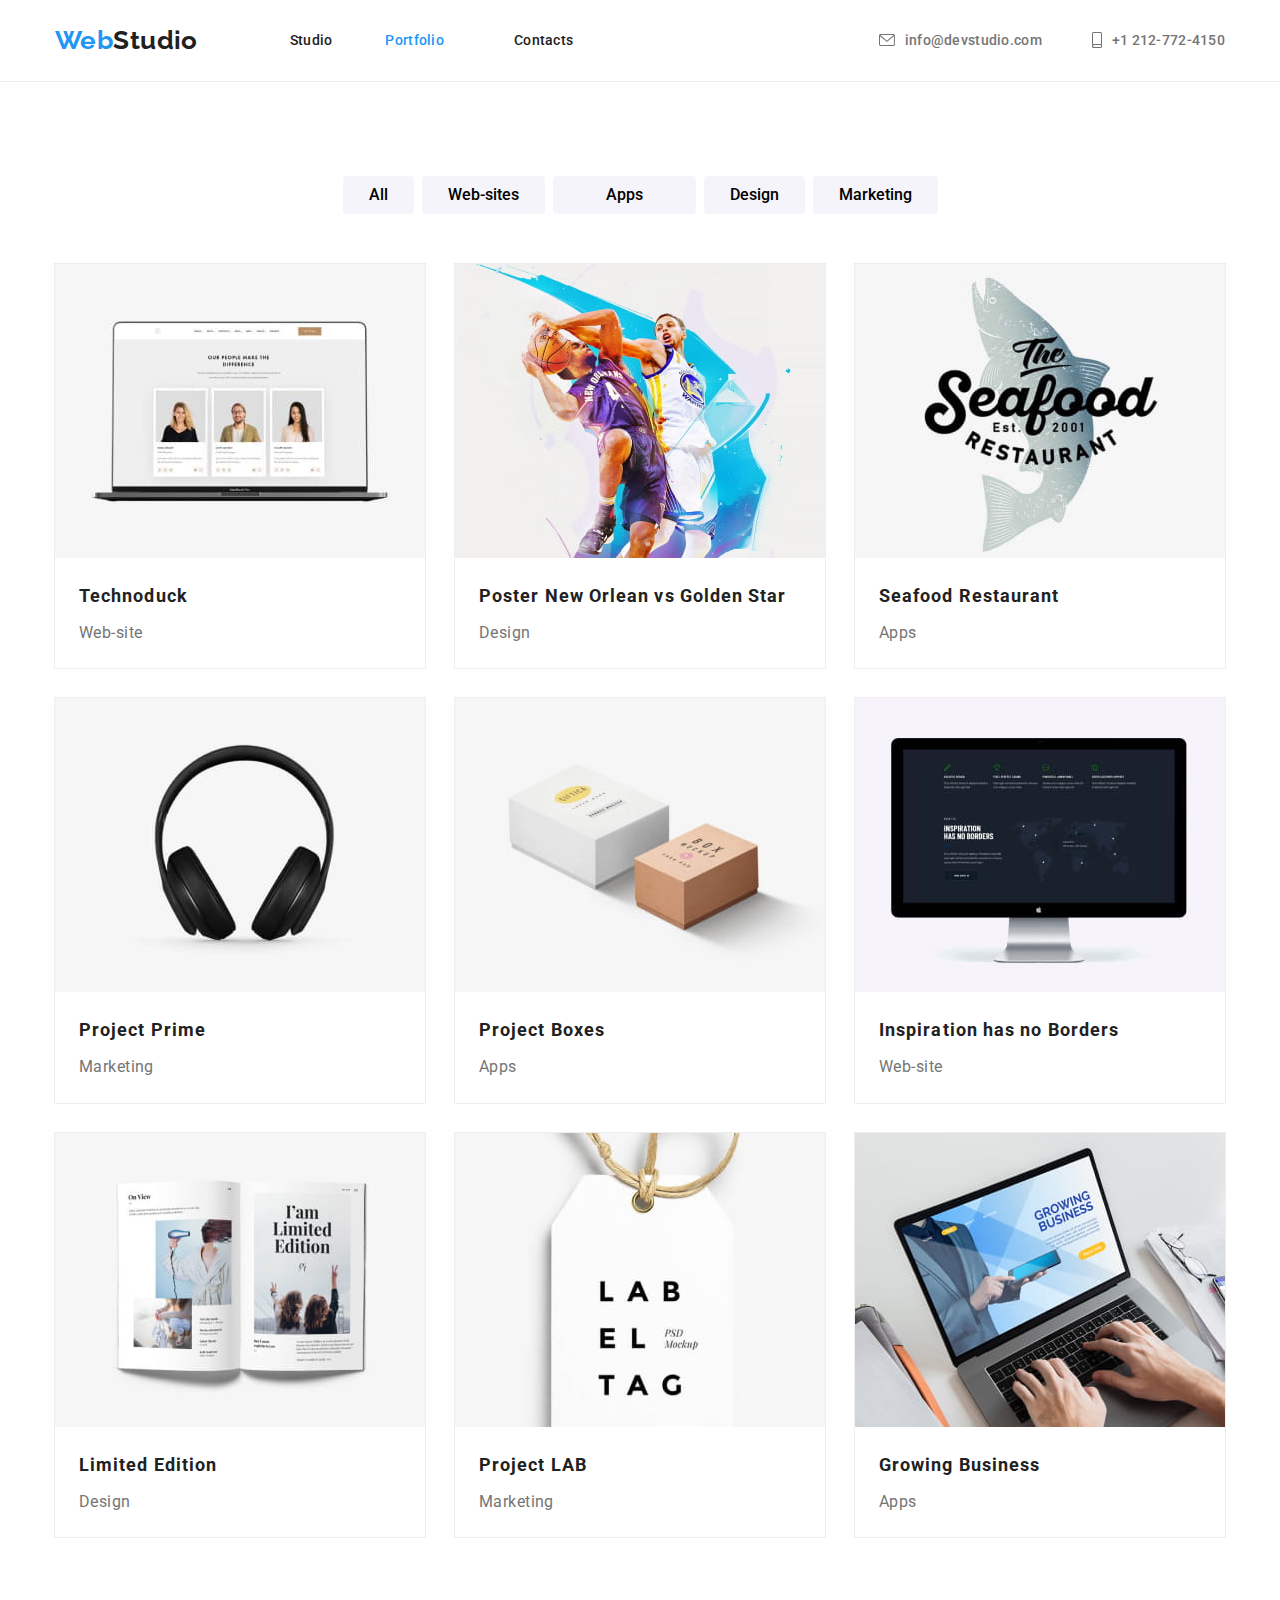
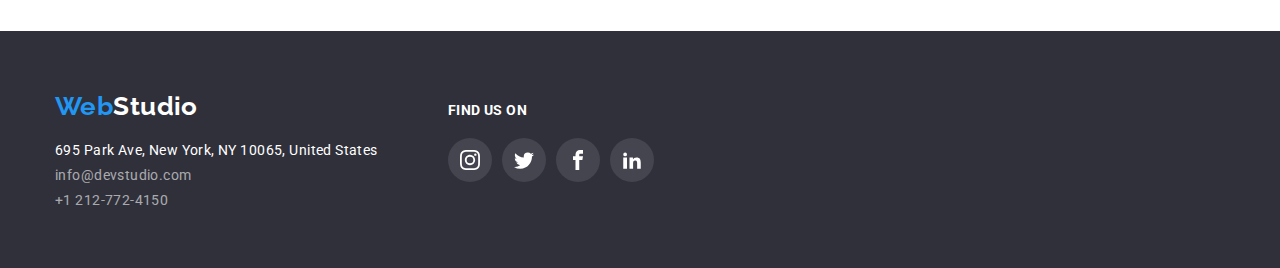
==== portfolio.html @ 2428936a "Add files via upload" ====
<!DOCTYPE html>
<html lang="en">
  <head>
    <meta charset="UTF-8" />
    <meta http-equiv="X-UA-Compatible" content="IE=edge" />
    <meta name="viewport" content="width=device-width, initial-scale=1.0" />
    <title>Portfolio</title>
    <link rel="preconnect" href="https://fonts.googleapis.com" />
    <link rel="preconnect" href="https://fonts.gstatic.com" crossorigin />
    <link href="https://fonts.googleapis.com/css2?family=Montserrat:wght@400;700&family=Raleway:wght@700&family=Roboto:wght@400;500;700;900&display=swap" rel="stylesheet"/>
    <link
      rel="stylesheet"
      href="https://cdnjs.cloudflare.com/ajax/libs/modern-normalize/1.0.0/modern-normalize.min.css"
    />
    <link rel="stylesheet" href="./css/styles.css" />
  </head>
  <body>
    <!-- Header -->
    <header class="header">
      <nav class="header-nav container">
        <a href="" class="logo"><span class="logo-span">Web</span>Studio</a>
        <ul class="header-nav-list">
          <li>
            <a href="./index.html" class="header-link">Studio</a>
          </li>
          <li>
            <a href="" class="header-link current" target="_self"
              >Portfolio</a
            >
          </li>
          <li>
            <a href="" class="header-link">Contacts</a>
          </li>
        </ul>
        <div class="header-contacts">
          <a
            href="mailto:info@devstudio.com"
            class="header-link header-contacts-mail"
          >
            <svg class="icon header-contacts-envelope">
              <use href="./images/icons.svg#icon-envelope"></use>
            </svg>
            info@devstudio.com
          </a>
          <a
            href="tel:+12127724150"
            id="test"
            class="header-link header-contacts-phone"
          >
            <svg id="test-svg" class="icon header-contacts-smartphone">
              <use href="./images/icons.svg#icon-smartphone"></use>
            </svg>
            +1 212-772-4150
          </a>
        </div>
      </nav>
    </header>

    <!-- Main content -->
    <main class="portfolio-main">
      <section class="section portfolio-main-section">
        <div class="container">
          <!-- filter -->
          <h1 class="portfolio-main-header">Projects</h1>
          <ul class="portfolio-main-filter">
            <li>
              <button type="button" class="portfolio-main-filter-btn">
                All
              </button>
            </li>
            <li>
              <button type="button" class="portfolio-main-filter-btn">
                Web-sites
              </button>
            </li>
            <li>
              <button
                type="button"
                class="portfolio-main-filter-btn potrfolio-main-filter-btn-all"
              >
                Apps
              </button>
            </li>
            <li>
              <button type="button" class="portfolio-main-filter-btn">
                Design
              </button>
            </li>
            <li>
              <button type="button" class="portfolio-main-filter-btn">
                Marketing
              </button>
            </li>
          </ul>
          <!-- projects -->
          <ul class="portfolio-main-projects-list">
            <li>
              <img
                src="images/portfolio-img-1.jpg"
                alt="laptop with three company workers on screen"
              />
              <div>
                <h2 class="portfolio-main-projects-list-title">Technoduck</h2>
                <p class="portfolio-main-projects-list-p">Web-site</p>
              </div>
            </li>
            <li>
              <img
                src="images/portfolio-img-2.jpg"
                alt="two baseball players playing baseball"
              />
              <div>
                <h2 class="portfolio-main-projects-list-title">
                  Poster New Orlean vs Golden Star
                </h2>
                <p class="portfolio-main-projects-list-p">Design</p>
              </div>
            </li>
            <li>
              <img
                src="images/portfolio-img-3.jpg"
                alt="fish with the seafood restaurant label"
              />
              <div>
                <h2 class="portfolio-main-projects-list-title">
                  Seafood Restaurant
                </h2>
                <p class="portfolio-main-projects-list-p">Apps</p>
              </div>
            </li>
            <li>
              <img
                src="images/portfolio-img-4.jpg"
                alt="black wireless headset"
              />
              <div>
                <h2 class="portfolio-main-projects-list-title">
                  Project Prime
                </h2>
                <p class="portfolio-main-projects-list-p">Marketing</p>
              </div>
            </li>
            <li>
              <img
                src="images/portfolio-img-5.jpg"
                alt="two boxes lying near each other"
              />
              <div>
                <h2 class="portfolio-main-projects-list-title">
                  Project Boxes
                </h2>
                <p class="portfolio-main-projects-list-p">Apps</p>
              </div>
            </li>
            <li>
              <img
                src="images/portfolio-img-6.jpg"
                alt="screen with world map"
              />
              <div>
                <h2 class="portfolio-main-projects-list-title">
                  Inspiration has no Borders
                </h2>
                <p class="portfolio-main-projects-list-p">Web-site</p>
              </div>
            </li>
            <li>
              <img
                src="images/portfolio-img-7.jpg"
                alt="open book with limited edition header"
              />
              <div>
                <h2 class="portfolio-main-projects-list-title">
                  Limited Edition
                </h2>
                <p class="portfolio-main-projects-list-p">Design</p>
              </div>
            </li>
            <li>
              <img
                src="images/portfolio-img-8.jpg"
                alt="tag with label tag writing"
              />
              <div>
                <h2 class="portfolio-main-projects-list-title">Project LAB</h2>
                <p class="portfolio-main-projects-list-p">Marketing</p>
              </div>
            </li>
            <li>
              <img
                src="images/portfolio-img-9.jpg"
                alt="laptop with growing business writing on screen"
              />
              <div>
                <h2 class="portfolio-main-projects-list-title">
                  Growing Business
                </h2>
                <p class="portfolio-main-projects-list-p">Apps</p>
              </div>
            </li>
          </ul>
        </div>
      </section>
    </main>

    <!-- footer -->
    <footer class="footer">
      <div class="container">
        <div class="footer-box">
          <a href="" class="logo"><span class="logo-span">Web</span>Studio</a>
          <address>
            <ul class="footer-address-list">
              <li>
                <a
                  href="https://goo.gl/maps/p9hUCcMR8sWm7efz9"
                  class="footer-address"
                  target="_blank"
                  rel="noopener noreferrer"
                >
                  695 Park Ave, New York, NY 10065, <span>United States</span>
                </a>
              </li>
              <li>
                <a href="mailto:info@devstudio.com" class="footer-contact"
                  >info@devstudio.com</a
                >
              </li>
              <li>
                <a href="tel:+12127724150" class="footer-contact"
                  >+1 212-772-4150</a
                >
              </li>
            </ul>
          </address>
        </div>
        <div class="footer-social-accounts">
          <p>Find us on</p>
          <ul class="social-accounts">
            <li>
              <a href="" aria-label="instagram link">
                <svg>
                  <use href="./images/icons.svg#icon-instagram"></use>
                </svg>
              </a>
            </li>
            <li>
              <a href="" aria-label="twitter link">
                <svg>
                  <use href="./images/icons.svg#icon-twitter"></use>
                </svg>
              </a>
            </li>
            <li>
              <a href="" aria-label="facebook link">
                <svg>
                  <use href="./images/icons.svg#icon-facebook"></use>
                </svg>
              </a>
            </li>
            <li>
              <a href="" aria-label="linkedin link">
                <svg>
                  <use href="./images/icons.svg#icon-linkedin"></use>
                </svg>
              </a>
            </li>
          </ul>
        </div>
      </div>
    </footer>
  </body>
</html>
---- css/styles.css ----
:root{
    --primary-text-color: #757575;
    --primary-header-color: #212121;
    --secondary-text-color: #FFFFFF;
    --accent-color: #2196F3;
    --background-color-1: #ECECEC;
    --background-color-2: #2F303A;
    --background-color-3: #F5F4FA;
    --background-color-4: #FFFFFF;
    --background-color-5: #E5E5E5;
    --background-color-6: #AFB1B8;
    --portfolio-border-color: #EEEEEE;
    --text-rgba-color: rgba(255, 255, 255, 0.6);
    --border-color-black: #000000;
    --border-color-grey: #AFB1B8;
}

body{
    font-family: 'Roboto', sans-serif;
    font-size: 14px;
    letter-spacing: 0.03em;
    
    color: var(--primary-text-color);
    background-color: var(--background-color-4);
}

h1,h2,h3,h4,h5,h6{
    color: var(--primary-header-color);
}

a{
    color: var(--primary-header-color);
}

a:hover,
.header-contacts-envelope:hover,
.header-contacts-smartphone:hover,
a:focus,
.header-contacts-envelope:focus,
.header-contacts-smartphone:focus{
    color: var(--accent-color);
    fill: currentColor; 
}

button{
    cursor: pointer;
}
.container{
    width: 1200px;
    margin: 0;
    margin: auto;
    padding: 0px 15px;
}

.section{
    padding-top: 94px;
    padding-bottom: 94px;
}

img{
    display: block;
}

.logo{
    font-family: 'Raleway';
    font-weight: 700;
    font-size: 26px;
    line-height: 1.19;
    text-decoration: none;
}
.logo-span{
    color: var(--accent-color);
}

/*-------- social accounts links ------------ */
.social-accounts{
    height: 44px;
    padding: 0;
    margin: 0;
    display: flex;
    gap: 10px;
}
.social-accounts li{
    padding: 0;
    margin: 0;
}

.social-accounts a{
    width: 44px;
    height: 44px;
    display: flex;
    align-items: center;
    justify-content: center;

    color: var(--primary-text-color);

    border-radius: 50%;
}

.social-accounts svg{
    width: 20px;
    height: 20px;
    margin: 0;

    fill: currentColor;
}

.social-accounts a:hover,
.social-accounts a:focus{
    color: var(--background-color-4);
    background-color: var(--accent-color);
}

.social-accounts svg:hover,
.social-accounts svg:hover{
    fill: currentColor;
}
/*===================== header ====================*/
.header{
    border-bottom: 1px solid var(--background-color-1);
}

.header .logo{
    padding: 25px 0px 25px 0px;
    margin: 0;
    margin-right: 92px;

    color: var(--primary-header-color);
}

.header-nav{
    display: flex;
    align-items: center;
}
    /*--------- navigation list ---------*/
.header-nav-list{
    list-style: none;
    margin: 0;
    padding-left: 0;
    padding-bottom: 0;
    display: flex;
    margin-right: auto;
}

.header-nav-list li:nth-child(1){
    margin-right: 53px;
}

.header-nav-list li:nth-child(2){
    margin-right: 70px;
}

.header a{
    text-decoration: none;
}

.header-link{
    font-weight: 500;
    line-height: 1.4;
    letter-spacing: 0.02em;
}
    /*----- current page navigation text color ------*/
.header .current{
    color: var(--accent-color);
}

    /*------ div with contacts -------*/
.header-contacts{
    display: inline-block;
    text-align: center;
    display: flex;
}

.header-contacts .header-link{
    display: flex;
    align-items: center;
}

.header-contacts-phone,
.header-contacts-mail{
    color: var(--primary-text-color);
}

.header-contacts-mail{
    margin-right: 50px;
}
/*-------- contacts SVG --------*/
/* svg mail */
.header-contacts-envelope{
    margin-right: 10px;
    width: 16px;
    height: 12px;
    fill: currentColor;
}
/* svg smartphone */
.header-contacts-smartphone{
    margin-right: 10px;
    width: 10px;
    height: 16px;
    fill: currentColor;
}

/*====================== footer ====================== */
.footer{
    padding-top: 60px;
    padding-bottom: 60px;

    background-color: var(--background-color-2);
}
.footer .container{
    display: flex;
    align-items: baseline;
}
.footer-box{
    margin-right: 70px;
}
.footer .logo{
    margin-bottom: 20px;
    display: block;

    color: var(--secondary-text-color);
}

.footer ul{
    list-style: none;
    padding: 0;
    margin: 0;
}

.footer a{
    margin: 0;
    
    text-decoration: none;
    font-style: normal;
}

.footer-address-list li:not(:last-child){
    margin-bottom: 9px;
}

.footer-address{
    color: var(--secondary-text-color)
}

.footer-contact{
    color: var(--text-rgba-color);
}
/* social accounts */
.footer-social-accounts{
    display: inline-block;
}
.footer-social-accounts p{
    margin: 0;
    margin-bottom: 20px;

    font-style: normal;
    font-weight: 700;
    font-size: 14px;
    line-height: 16px;
    letter-spacing: 0.03em;
    text-transform: uppercase;

    color: #FFFFFF;
}
.footer-social-accounts a{
    background: rgba(255, 255, 255, 0.1);
}
.footer-social-accounts svg{
    fill: var(--secondary-text-color);
}
/* ====================index.html=================*/

    /*--------------------- main -------------------*/
.main-what-we-do-header,
.main-our-team-header{
    font-size: 36px;
    line-height: 1.16;
    letter-spacing: 0.03em;
}

    /* main header */
.main-header{
    background-color: var(--background-color-2);
    padding-top: 200px;
    padding-bottom: 200px;

    background-image: linear-gradient(
            to right, 
            rgba(47, 48, 58, 0.4),
            rgba(47, 48, 58, 0.4)
        ), 
        url('../images/main-header-bg.jpg');
    max-width: 1600px;
    background-size: 100%;
    background-position: center;
    background-repeat: no-repeat;
}

.main-header-title{
    margin: auto;
    margin-top: 0;
    margin-bottom: 30px;
    width: 696px;

    font-weight: 900;
    font-size: 44px;
    line-height: 1.36;
    text-align: center;
    letter-spacing: 0.06em;
    text-transform: uppercase;
    color: var(--secondary-text-color);
}

.main-header-btn{
    display: block;
    margin: auto;
    padding: 10px 20px;

    font-family: inherit;
    font-weight: 700;
    font-size: 16px;
    line-height: 1.87;
    letter-spacing: 0.06em;
    color: var(--secondary-text-color);
    
    border-radius: 4px;
    background-color: var(--accent-color);
    border: 0px;
    filter: drop-shadow(0px 4px 4px rgba(0, 0, 0, 0.25));
}

.main-header-btn:hover,
.main-header-btn:focus{
    background-color: #0e6bb7;
}

.main ul{
    list-style: none;
}
    /*------------ features ----------*/
.main-features-header{
    visibility: hidden;
    position: absolute;
}

.main-features-list{
    display: flex;
    gap: 30px;
    margin: 0;
    padding: 0;
}

.main-features-list li{
    width: 270px;
    background-repeat: no-repeat;
    background-position: center;
}

.main-features-list div{
    margin-bottom: 30px;
    width: 270px;
    height: 120px;
    background-color: var(--background-color-3);
    display: flex;
    justify-content: center;
    align-items: center;
}

.main-features-list svg{
    width: 70px;
    height: 70px;
}

.main-features-title{
    margin-top: 0;
    margin-bottom: 10px;

    line-height: 1.14;
    text-transform: uppercase;
}

.main-features-p{
    margin-top: 0;
    margin-bottom: 0;

    line-height: 1.71;
}

    /*----------- what we do -----------*/
.main-what-we-do{
    padding-top: 0px;
    background-color: var(--background-color-4);
}

.main-what-we-do-header{
    margin: 0;
    margin-bottom: 50px;

    text-align: center;
}

.main-what-we-do-list{
    padding: 0;
    margin: 0;
    display: flex;
    gap: 30px;
    flex-wrap: wrap;
}

.main-what-we-do-list img{
    width: 370px;
}

.main-what-we-do li{
    margin-bottom: 0;
}
/*
.main-what-we-do-list li:not(:last-child){
    margin-right: 30px;
}
*/
    /*---------- our team ---------*/
.main-our-team{
    background-color: var(--background-color-3);
}

.main-our-team-header{
    margin: 0;
    margin-bottom: 50px;

    font-size: 36px;
    line-height: 1.16;
    text-align: center;
}

.main-our-team-list{
    padding: 0;
    margin: 0;
    display: flex;

    text-align: center;
    
}

.main-our-team-list > li{
    background-color: var(--background-color-4); 
    border-radius: 0px 0px 4px 4px;
    box-shadow: 0px 1px 3px rgba(0, 0, 0, 0.12), 0px 1px 1px rgba(0, 0, 0, 0.14), 0px 2px 1px rgba(0, 0, 0, 0.2);
}

.main-our-team-list > li:not(:last-child){
    margin-right: 30px;
}

.main-our-team-list img{
    width: 270px;
}

.main-our-team-list div{
    padding-top: 30px;
    margin-bottom: 16px;
}

.main-our-team-title{
    margin: 0;
    margin-bottom: 10px;

    font-weight: 500;
    font-size: 16px;
    line-height: 1.18;
}

.main-our-team-p{
    margin: 0;

    font-size: 16px;
    line-height: 1.18;
}

.main-our-team-links{
    margin: 0;
    margin-bottom: 30px;
    padding: 0 32px;

}

/* ------- Regular Customers ---------*/

.main-customers h2{
    margin: 0;
    margin-bottom: 50px;

    font-style: normal;
    font-size: 36px;
    line-height: calc(42 / 36);
    text-align: center;
    letter-spacing: 0.03em;
}
.main-customers-list{
    padding: 0;
    margin: 0;
    display: flex;
    gap: 30px;
}

/* .main-customers-list li{
    
} */

.main-customers-list a {
    width: 170px;
    height: 92px;
    display: flex;
    justify-content: center;
    align-items: center;
    box-sizing: border-box;
        
    border: 1px var(--border-color-grey) solid;
    border-radius: 4px;
    color: var(--border-color-grey);
}

.main-customers-list a:hover,
.main-customers-list a:focus{
    border-color: var(--accent-color);
    color: var(--accent-color);
    fill: currentColor;
}

.main-customers-list svg{
    fill: currentColor;
}

.main-customers-icon:nth-child(1) svg{
    width: 41px;
    height: 47px;
}
.main-customers-icon:nth-child(2) svg{
    width: 40px;
    height: 52px;
}
.main-customers-icon:nth-child(3) svg{
    width: 43px;
    height: 41px;
}
.main-customers-icon:nth-child(4) svg{
    width: 84px;
    height: 41px;
}
.main-customers-icon:nth-child(5) svg{
    width: 63px;
    height: 45px;
}
.main-customers-icon:nth-child(6) svg{
    width: 94px;
    height: 44px;
}


/*================= portfolio.html ===================*/
.portfolio-main{
    background-color:var(--background-color-4);
}

.portfolio-main ul{
    list-style: none;
}

.portfolio-main-header{
    visibility: hidden;
    position: absolute;
}
 /*-------- filter ------------  */
.portfolio-main-filter{
    margin: 0;
    margin-bottom: 50px;
    padding-left: 0;
    display: flex;
    justify-content: center;

}

    /* portfolio filter buttons */
.portfolio-main-filter li:not(:last-child){
    margin-right: 8px;
}

.portfolio-main-filter-btn{
    font-weight: 500;
    font-size: 16px;
    line-height: 1.62;
    
    background-color: var(--background-color-3);
    border-radius: 4px;
    border: none;
}

.portfolio-main-filter-btn:hover,
.portfolio-main-filter-btn:focus{
    color: var(--secondary-text-color);

    background-color: var(--accent-color);
}

.portfolio-main-filter-btn{
    padding: 6px 26px;
}

.potrfolio-main-filter-btn-all{
    padding: 6px 53px;
}

    /*---------- portfolio projects list ------------*/
.portfolio-main-projects-list{
    padding: 0;
    margin: 0;
    display: flex;
    flex-wrap: wrap;
    gap: 30px;
}

.portfolio-main-projects-list img{
    width: 100%;
}

.portfolio-main-projects-list li{
    background-color: var(--background-color-4);
    box-shadow: 0 0 0 1px var(--portfolio-border-color);
}

.portfolio-main-projects-list li:hover{
    box-shadow: 0px 1px 1px rgba(0, 0, 0, 0.12), 
                0px 4px 4px rgba(0, 0, 0, 0.06), 
                1px 4px 6px rgba(0, 0, 0, 0.16);
}

.portfolio-main-projects-list li:not(:last-child){
    margin-right: 0px;
}

.portfolio-main-projects-list div{
    padding: 20px 24px;
}

.portfolio-main-projects-list-title{
    margin-top: 0;
    margin-bottom: 4px;

    font-size: 18px;
    line-height: 2;
    letter-spacing: 0.06em;
}

.portfolio-main-projects-list-p{
    margin: 0;    
    font-size: 16px;
    line-height: 1.9;
}
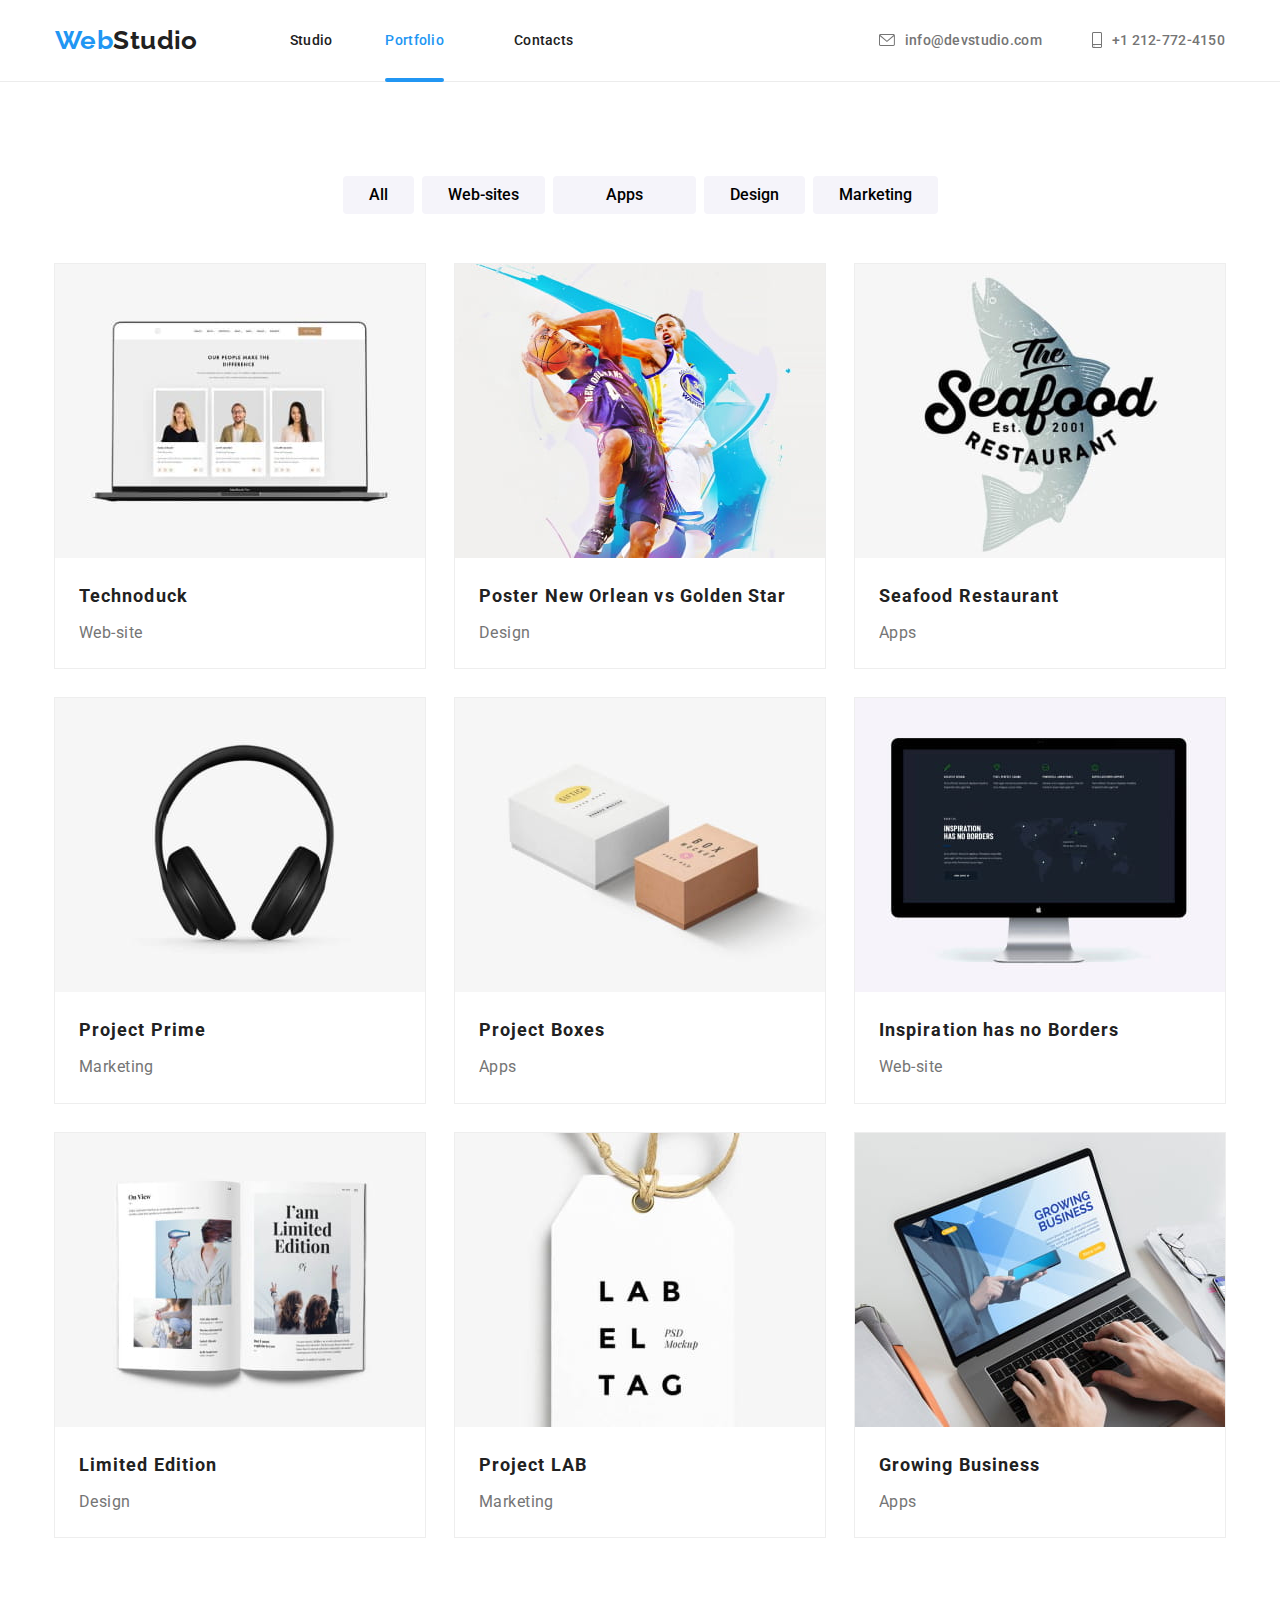
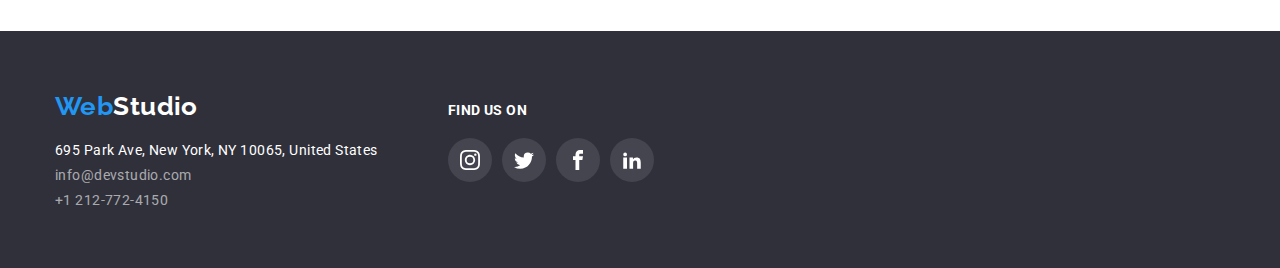
==== commit 08bb7ed7: "Update portfolio.html" ====
--- a/portfolio.html
+++ b/portfolio.html
@@ -94,21 +94,33 @@
           </ul>
           <!-- projects -->
           <ul class="portfolio-main-projects-list">
-            <li>
-              <img
-                src="images/portfolio-img-1.jpg"
-                alt="laptop with three company workers on screen"
-              />
+            <li class="portfolio-main-projects-list-element">
+              <div class="portfolio-projects-img-container">
+                <img
+                  src="images/portfolio-img-1.jpg"
+                  alt="laptop with three company workers on screen"
+                />
+                <p class="portfolio-main-projects-list-text">Technoduck is a state-of-the-art coronavirus distribution platform. 
+                  Companies use this platform for digital espionage and attacks on competitors' 
+                  secure servers.
+                </p>
+              </div>
               <div>
                 <h2 class="portfolio-main-projects-list-title">Technoduck</h2>
                 <p class="portfolio-main-projects-list-p">Web-site</p>
               </div>
             </li>
-            <li>
-              <img
-                src="images/portfolio-img-2.jpg"
-                alt="two baseball players playing baseball"
-              />
+            <li class="portfolio-main-projects-list-element">
+              <div class="portfolio-projects-img-container">
+                <img
+                  src="images/portfolio-img-2.jpg"
+                  alt="two baseball players playing baseball"
+                />
+                <p class="portfolio-main-projects-list-text">Lorem ipsum dolor sit amet, consectetur adipisicing elit. 
+                  Incidunt odio aperiam debitis accusamus similique hic voluptas asperiores modi mollitia id unde ratione quae, illum, non esse ab! Alias numquam accusantium natus sunt assumenda temporibus dicta quo rem itaque cumque! Cum, minus minima beatae, accusantium iusto repudiandae consequatur debitis soluta atque ex ducimus nam nobis numquam non quaerat ea! Atque temporibus explicabo deleniti et nam quasi! Unde quo maiores voluptate consequatur nulla voluptatum voluptatem dignissimos magni fugiat enim. Ab quibusdam veritatis, eveniet asperiores nobis optio mollitia hic sit deleniti, assumenda ex aliquam ad nemo vitae,
+                   corporis excepturi consectetur delectus? Natus, dolore!
+                </p>
+              </div>
               <div>
                 <h2 class="portfolio-main-projects-list-title">
                   Poster New Orlean vs Golden Star
@@ -116,11 +128,18 @@
                 <p class="portfolio-main-projects-list-p">Design</p>
               </div>
             </li>
-            <li>
-              <img
-                src="images/portfolio-img-3.jpg"
-                alt="fish with the seafood restaurant label"
-              />
+            <li class="portfolio-main-projects-list-element">
+              <div class="portfolio-projects-img-container">
+                <img
+                  src="images/portfolio-img-3.jpg"
+                  alt="fish with the seafood restaurant label"
+                />
+                <p class="portfolio-main-projects-list-text">Lorem ipsum dolor, sit amet consectetur adipisicing elit. Non optio quia ea, 
+                  nesciunt consequatur minima impedit commodi sunt accusamus quasi qui, 
+                  iure ratione recusandae earum illo amet, eos aut. 
+                  Doloribus error neque nihil repellat. 
+                </p>
+              </div>
               <div>
                 <h2 class="portfolio-main-projects-list-title">
                   Seafood Restaurant
@@ -128,11 +147,17 @@
                 <p class="portfolio-main-projects-list-p">Apps</p>
               </div>
             </li>
-            <li>
-              <img
-                src="images/portfolio-img-4.jpg"
-                alt="black wireless headset"
-              />
+            <li class="portfolio-main-projects-list-element">
+              <div class="portfolio-projects-img-container">
+                <img
+                  src="images/portfolio-img-4.jpg"
+                  alt="black wireless headset"
+                />
+                <p class="portfolio-main-projects-list-text">Lorem ipsum dolor sit amet consectetur adipisicing elit. 
+                  Beatae quae reprehenderit obcaecati repellendus ipsum quod doloribus accusamus amet eaque deserunt neque culpa exercitationem, 
+                  impedit quas hic debitis doloremque corrupti commodi?
+                </p>
+              </div>
               <div>
                 <h2 class="portfolio-main-projects-list-title">
                   Project Prime
@@ -140,11 +165,17 @@
                 <p class="portfolio-main-projects-list-p">Marketing</p>
               </div>
             </li>
-            <li>
-              <img
-                src="images/portfolio-img-5.jpg"
-                alt="two boxes lying near each other"
-              />
+            <li class="portfolio-main-projects-list-element">
+              <div class="portfolio-projects-img-container">
+                <img
+                  src="images/portfolio-img-5.jpg"
+                  alt="two boxes lying near each other"
+                />
+                <p class="portfolio-main-projects-list-text">Technoduck is a state-of-the-art coronavirus distribution platform. 
+                  Companies use this platform for digital espionage and attacks on competitors' 
+                  secure servers.
+                </p>
+              </div>
               <div>
                 <h2 class="portfolio-main-projects-list-title">
                   Project Boxes
@@ -152,11 +183,17 @@
                 <p class="portfolio-main-projects-list-p">Apps</p>
               </div>
             </li>
-            <li>
-              <img
-                src="images/portfolio-img-6.jpg"
-                alt="screen with world map"
-              />
+            <li class="portfolio-main-projects-list-element">
+              <div class="portfolio-projects-img-container">
+                <img
+                  src="images/portfolio-img-6.jpg"
+                  alt="screen with world map"
+                />
+                <p class="portfolio-main-projects-list-text">Technoduck is a state-of-the-art coronavirus distribution platform. 
+                  Companies use this platform for digital espionage and attacks on competitors' 
+                  secure servers.
+                </p>
+              </div>
               <div>
                 <h2 class="portfolio-main-projects-list-title">
                   Inspiration has no Borders
@@ -164,11 +201,17 @@
                 <p class="portfolio-main-projects-list-p">Web-site</p>
               </div>
             </li>
-            <li>
-              <img
-                src="images/portfolio-img-7.jpg"
-                alt="open book with limited edition header"
-              />
+            <li class="portfolio-main-projects-list-element">
+              <div class="portfolio-projects-img-container">
+                <img
+                  src="images/portfolio-img-7.jpg"
+                  alt="open book with limited edition header"
+                />
+                <p class="portfolio-main-projects-list-text">Technoduck is a state-of-the-art coronavirus distribution platform. 
+                  Companies use this platform for digital espionage and attacks on competitors' 
+                  secure servers.
+                </p>
+              </div>
               <div>
                 <h2 class="portfolio-main-projects-list-title">
                   Limited Edition
@@ -176,21 +219,33 @@
                 <p class="portfolio-main-projects-list-p">Design</p>
               </div>
             </li>
-            <li>
-              <img
-                src="images/portfolio-img-8.jpg"
-                alt="tag with label tag writing"
-              />
+            <li class="portfolio-main-projects-list-element">
+              <div class="portfolio-projects-img-container">
+                <img
+                  src="images/portfolio-img-8.jpg"
+                  alt="tag with label tag writing"
+                />
+                <p class="portfolio-main-projects-list-text">Technoduck is a state-of-the-art coronavirus distribution platform. 
+                  Companies use this platform for digital espionage and attacks on competitors' 
+                  secure servers.
+                </p>
+              </div>
               <div>
                 <h2 class="portfolio-main-projects-list-title">Project LAB</h2>
                 <p class="portfolio-main-projects-list-p">Marketing</p>
               </div>
             </li>
-            <li>
-              <img
-                src="images/portfolio-img-9.jpg"
-                alt="laptop with growing business writing on screen"
-              />
+            <li class="portfolio-main-projects-list-element">
+              <div class="portfolio-projects-img-container">
+                <img
+                  src="images/portfolio-img-9.jpg"
+                  alt="laptop with growing business writing on screen"
+                />
+                <p class="portfolio-main-projects-list-text">Technoduck is a state-of-the-art coronavirus distribution platform. 
+                  Companies use this platform for digital espionage and attacks on competitors' 
+                  secure servers.
+                </p>
+              </div>
               <div>
                 <h2 class="portfolio-main-projects-list-title">
                   Growing Business
@@ -269,4 +324,4 @@
       </div>
     </footer>
   </body>
-</html>+</html>
--- a/css/styles.css
+++ b/css/styles.css
@@ -13,8 +13,58 @@
     --text-rgba-color: rgba(255, 255, 255, 0.6);
     --border-color-black: #000000;
     --border-color-grey: #AFB1B8;
-}
-
+    --tra: cubic-bezier(0.4, 0, 0.2, 1);
+}
+
+@keyframes modalWindow {
+    0%{
+        transform: scaleX(0) scaleY(0);
+        /* position: relative; */
+        top: 50%;
+        left: 50%;
+
+        background-color: var(--background-color-4);
+    
+        transform: translate(-50%, -50%);
+        border-radius: 4px;
+    }   
+    
+    100%{
+        transform: scaleX(1) scaleY(1);
+
+        background-color: var(--background-color-4);
+        /* position: relative; */
+        top: 50%;
+        left: 50%;
+    
+        transform: translate(-50%, -50%);
+        border-radius: 4px;
+    }
+}
+/* .modal-backdrop.is-hidden{
+    visibility: hidden;
+    opacity: 1;
+    pointer-events: none;
+}
+.modal-backdrop{
+    width: 100%;
+    height: 100%;
+    top: 0px;
+    position: fixed;
+    background: rgba(0, 0, 0, 0.2);
+}
+
+.modal-window{
+    width: 528px;
+    height: 581px;
+    background-color: var(--background-color-4);
+    position: relative;
+    top: 50%;
+    left: 50%;
+
+    transform: translate(-50%, -50%);
+    border-radius: 4px;
+} */
 body{
     font-family: 'Roboto', sans-serif;
     font-size: 14px;
@@ -30,14 +80,15 @@
 
 a{
     color: var(--primary-header-color);
+    transition-property: color;
+    transition-duration: 250ms;
+    transition-timing-function: var(--tra);
 }
 
 a:hover,
-.header-contacts-envelope:hover,
-.header-contacts-smartphone:hover,
+svg:hover,
 a:focus,
-.header-contacts-envelope:focus,
-.header-contacts-smartphone:focus{
+svg:focus{
     color: var(--accent-color);
     fill: currentColor; 
 }
@@ -95,6 +146,9 @@
     color: var(--primary-text-color);
 
     border-radius: 50%;
+    transition-property: background-color;
+    transition-duration: 250ms;
+    transition-timing-function: var(--tra);
 }
 
 .social-accounts svg{
@@ -103,17 +157,22 @@
     margin: 0;
 
     fill: currentColor;
+    /*transition-property: color;
+    transition-duration: 250ms;
+    transition-timing-function: var(--tra);*/
+    pointer-events: none;
 }
 
 .social-accounts a:hover,
 .social-accounts a:focus{
     color: var(--background-color-4);
     background-color: var(--accent-color);
+    
 }
 
 .social-accounts svg:hover,
 .social-accounts svg:hover{
-    fill: currentColor;
+    fill: var(--secondary-text-color);
 }
 /*===================== header ====================*/
 .header{
@@ -152,6 +211,35 @@
 
 .header a{
     text-decoration: none;
+}
+
+.header-nav-list a{
+    position: relative;
+    
+
+}
+
+.header-nav-list a::after{
+    content: '';
+    width: 100%;
+    height: 4px;
+    border-radius: 2px;
+    position: absolute;
+    bottom: 0;
+    left: 0;
+    transform: translateY(34px);
+    opacity: 0;
+    pointer-events: none;
+
+    transition-property: background-color, opacity;
+    transition-duration: 250ms;
+    transition-timing-function: var(--tra);
+}
+
+.header-nav-list a:hover::after{
+    content: '';
+    background-color: var(--accent-color);
+    opacity: 1;
 }
 
 .header-link{
@@ -162,6 +250,21 @@
     /*----- current page navigation text color ------*/
 .header .current{
     color: var(--accent-color);
+}
+.header .current::after{
+    color: var(--accent-color);
+    content: '';
+    width: 100%;
+    height: 4px;
+    display: inline-block;
+    background-color: var(--accent-color);
+    border-radius: 2px;
+    position: absolute;
+    bottom: 0;
+    left: 0;
+    transform: translateY(34px);
+    pointer-events: none;
+    opacity: 1;
 }
 
     /*------ div with contacts -------*/
@@ -332,10 +435,92 @@
 .main-header-btn:hover,
 .main-header-btn:focus{
     background-color: #0e6bb7;
+
+    /* animation-name: modalWindow;
+    transition-duration: 250ms;
+    transition-timing-function: var(--tra); */
 }
 
 .main ul{
     list-style: none;
+}
+
+    /* -------------modal window----------- */
+.modal-backdrop.is-hidden{
+    visibility: hidden;
+    opacity: 0;
+    pointer-events: none;
+
+    transition-duration: 250ms;
+}
+
+.modal-backdrop.is-hidden .modal-window{
+    transition-property: transform;
+    transition-duration: 250ms;
+    transition-timing-function: var(--tra);
+    transform: translate(-50%, -50%) scale(0);
+    top: 50%;
+    left: 50%;
+}
+
+.modal-backdrop{
+    width: 100%;
+    height: 100%;
+    top: 0px;
+    position: fixed;
+    background: rgba(0, 0, 0, 0.2);
+    opacity: 1;
+    transition-duration: 250ms;
+}
+
+.modal-window{
+    position: absolute;
+    width: 528px;
+    height: 281px;
+    top: 50%;
+    left: 50%;
+    
+    background-color: var(--background-color-4);
+    /* top: calc(50% - 290.5px);
+    left: calc(50% - 264px); */
+    transition-property: transform;
+    transition-duration: 250ms;
+    transition-timing-function: var(--tra);
+    transform: translate(-50%, -50%) scale(1);
+    
+    border-radius: 4px;
+}
+
+.modal-button{
+    position: absolute;
+    right: 8px;
+    top: 8px;
+    display: block;
+    width: 30px;
+    height: 30px;
+    display: flex;
+    justify-content: center;
+    align-items: center;
+    
+    background-color: var(--background-color-4);
+
+    border: 1px solid rgba(0, 0, 0, 0.1);
+    border-radius: 50%;
+
+    transition-property: background-color fill;
+    transition-duration: 250ms;
+    transition-timing-function: var(--tra);
+}
+
+.modal-button:hover,
+.modal-button:focus,
+.modal-button svg:hover{
+    background-color: var(--accent-color);
+    fill: var(--background-color-4);
+}
+.modal-button svg{
+    width: 11px;
+    height: 11px;
 }
     /*------------ features ----------*/
 .main-features-header{
@@ -360,10 +545,11 @@
     margin-bottom: 30px;
     width: 270px;
     height: 120px;
-    background-color: var(--background-color-3);
     display: flex;
     justify-content: center;
     align-items: center;
+
+    background-color: var(--background-color-3);
 }
 
 .main-features-list svg{
@@ -407,6 +593,29 @@
     flex-wrap: wrap;
 }
 
+.main-what-we-do-list-container{
+    position: relative;
+}
+.main-what-we-do-list-container p{
+    position: absolute;
+    display: block;
+    text-align: center;
+    padding: 27px 0 27px 0;
+    margin: 0;
+    bottom: 0;
+    width: 100%;
+
+    font-style: normal;
+    font-weight: 700;
+    font-size: 14px;
+    line-height: 16px;
+    text-align: center;
+    letter-spacing: 0.03em;
+    text-transform: uppercase;
+
+    background: rgba(47, 48, 58, 0.8);
+    color: var(--secondary-text-color);
+}
 .main-what-we-do-list img{
     width: 370px;
 }
@@ -502,10 +711,6 @@
     display: flex;
     gap: 30px;
 }
-
-/* .main-customers-list li{
-    
-} */
 
 .main-customers-list a {
     width: 170px;
@@ -556,7 +761,6 @@
     height: 44px;
 }
 
-
 /*================= portfolio.html ===================*/
 .portfolio-main{
     background-color:var(--background-color-4);
@@ -619,27 +823,64 @@
     gap: 30px;
 }
 
-.portfolio-main-projects-list img{
-    width: 100%;
-}
-
-.portfolio-main-projects-list li{
+
+.portfolio-main-projects-list-element{
     background-color: var(--background-color-4);
     box-shadow: 0 0 0 1px var(--portfolio-border-color);
-}
-
-.portfolio-main-projects-list li:hover{
+    
+    transition-property: box-shadow;
+    transition-duration: 250ms;
+    transition-timing-function: var(--tra);
+}
+
+.portfolio-main-projects-list-element:hover{
     box-shadow: 0px 1px 1px rgba(0, 0, 0, 0.12), 
                 0px 4px 4px rgba(0, 0, 0, 0.06), 
                 1px 4px 6px rgba(0, 0, 0, 0.16);
 }
 
-.portfolio-main-projects-list li:not(:last-child){
+.portfolio-main-projects-list-element:not(:last-child){
     margin-right: 0px;
 }
 
-.portfolio-main-projects-list div{
+.portfolio-main-projects-list div:nth-child(2){
     padding: 20px 24px;
+}
+.portfolio-projects-img-container{
+    position: relative;
+    overflow: hidden;
+}
+.portfolio-projects-img-container p{
+    margin: 0;
+    padding: 63px 24px 24px 24px;
+    position: absolute;
+    height: 100%;
+    width: 100%;
+    
+    font-style: normal;
+    font-weight: 400;
+    font-size: 18px;
+    line-height: 28px;
+    letter-spacing: 0.03em;
+
+    overflow: auto;
+    opacity: 0.9;
+    color: var(--secondary-text-color);
+    background-color: var(--accent-color);
+
+    transition-property: transform;
+    transition-duration: 250ms;
+    transition-timing-function: var(--tra);
+
+}
+
+.portfolio-main-projects-list-element:hover .portfolio-main-projects-list-text{
+    transform: translateY(-100%);
+}
+
+.portfolio-main-projects-list img{
+    /* width: 100%; */
+    margin: 0;
 }
 
 .portfolio-main-projects-list-title{
@@ -655,4 +896,4 @@
     margin: 0;    
     font-size: 16px;
     line-height: 1.9;
-}+}
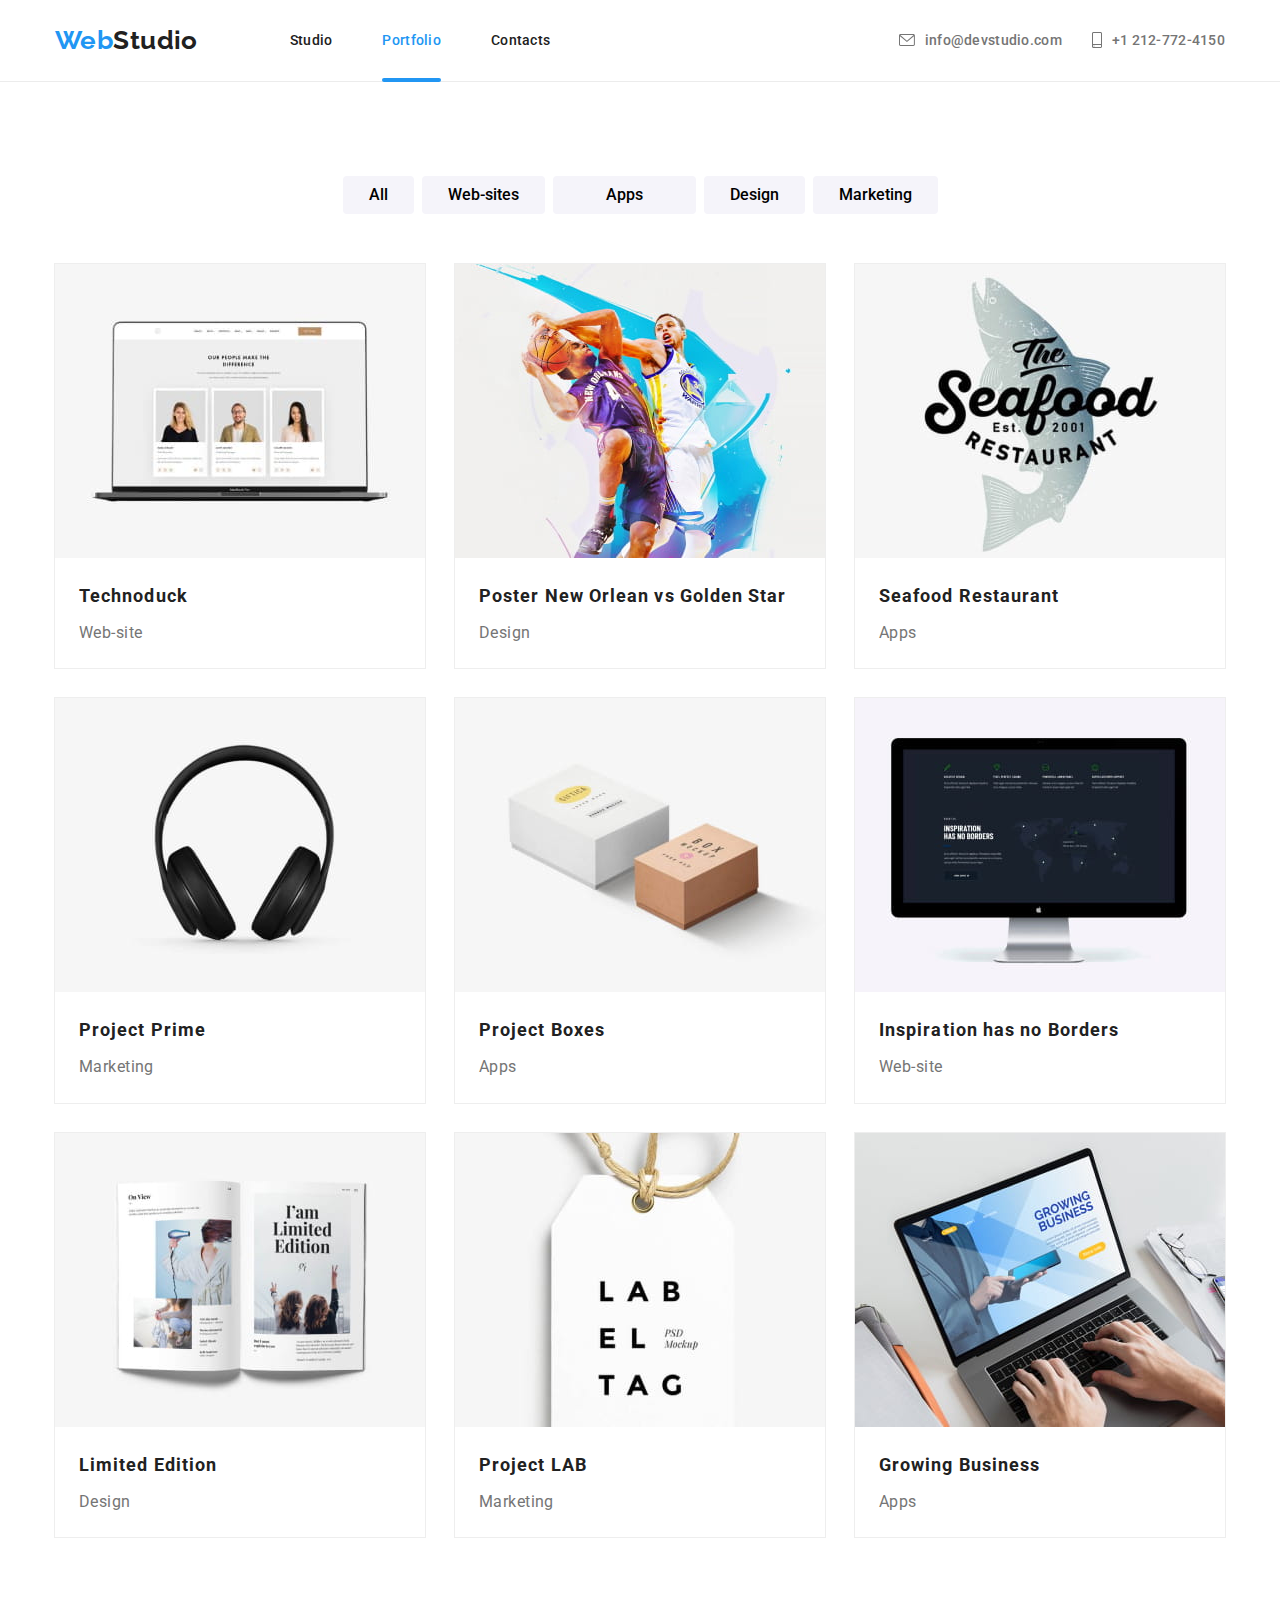
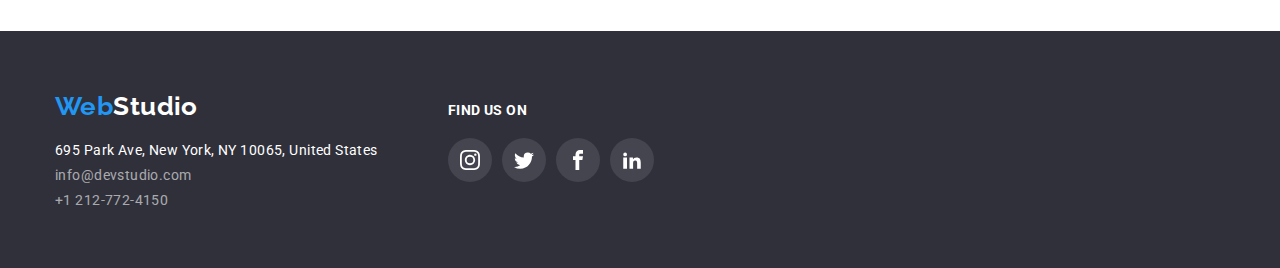
==== commit 4f9abca9: "Update portfolio.html" ====
--- a/portfolio.html
+++ b/portfolio.html
@@ -32,27 +32,31 @@
             <a href="" class="header-link">Contacts</a>
           </li>
         </ul>
-        <div class="header-contacts">
-          <a
-            href="mailto:info@devstudio.com"
-            class="header-link header-contacts-mail"
-          >
-            <svg class="icon header-contacts-envelope">
-              <use href="./images/icons.svg#icon-envelope"></use>
-            </svg>
-            info@devstudio.com
-          </a>
-          <a
-            href="tel:+12127724150"
-            id="test"
-            class="header-link header-contacts-phone"
-          >
-            <svg id="test-svg" class="icon header-contacts-smartphone">
-              <use href="./images/icons.svg#icon-smartphone"></use>
-            </svg>
-            +1 212-772-4150
-          </a>
-        </div>
+        <ul class="header-contacts">
+          <li>
+            <a
+              href="mailto:info@devstudio.com"
+              class="header-link header-contacts-mail"
+            >
+              <svg class="icon header-contacts-envelope">
+                <use href="./images/icons.svg#icon-envelope"></use>
+              </svg>
+              info@devstudio.com
+           </a>
+          </li>
+          <li>
+            <a
+              href="tel:+12127724150"
+              id="test"
+              class="header-link header-contacts-phone"
+            >
+              <svg id="test-svg" class="icon header-contacts-smartphone">
+                <use href="./images/icons.svg#icon-smartphone"></use>
+              </svg>
+              +1 212-772-4150
+            </a>
+          </li>
+        </ul>
       </nav>
     </header>
 
@@ -116,9 +120,9 @@
                   src="images/portfolio-img-2.jpg"
                   alt="two baseball players playing baseball"
                 />
-                <p class="portfolio-main-projects-list-text">Lorem ipsum dolor sit amet, consectetur adipisicing elit. 
-                  Incidunt odio aperiam debitis accusamus similique hic voluptas asperiores modi mollitia id unde ratione quae, illum, non esse ab! Alias numquam accusantium natus sunt assumenda temporibus dicta quo rem itaque cumque! Cum, minus minima beatae, accusantium iusto repudiandae consequatur debitis soluta atque ex ducimus nam nobis numquam non quaerat ea! Atque temporibus explicabo deleniti et nam quasi! Unde quo maiores voluptate consequatur nulla voluptatum voluptatem dignissimos magni fugiat enim. Ab quibusdam veritatis, eveniet asperiores nobis optio mollitia hic sit deleniti, assumenda ex aliquam ad nemo vitae,
-                   corporis excepturi consectetur delectus? Natus, dolore!
+                <p class="portfolio-main-projects-list-text">Technoduck is a state-of-the-art coronavirus distribution platform. 
+                  Companies use this platform for digital espionage and attacks on competitors' 
+                  secure servers.
                 </p>
               </div>
               <div>
@@ -134,10 +138,9 @@
                   src="images/portfolio-img-3.jpg"
                   alt="fish with the seafood restaurant label"
                 />
-                <p class="portfolio-main-projects-list-text">Lorem ipsum dolor, sit amet consectetur adipisicing elit. Non optio quia ea, 
-                  nesciunt consequatur minima impedit commodi sunt accusamus quasi qui, 
-                  iure ratione recusandae earum illo amet, eos aut. 
-                  Doloribus error neque nihil repellat. 
+                <p class="portfolio-main-projects-list-text">Technoduck is a state-of-the-art coronavirus distribution platform. 
+                  Companies use this platform for digital espionage and attacks on competitors' 
+                  secure servers.
                 </p>
               </div>
               <div>
@@ -153,9 +156,9 @@
                   src="images/portfolio-img-4.jpg"
                   alt="black wireless headset"
                 />
-                <p class="portfolio-main-projects-list-text">Lorem ipsum dolor sit amet consectetur adipisicing elit. 
-                  Beatae quae reprehenderit obcaecati repellendus ipsum quod doloribus accusamus amet eaque deserunt neque culpa exercitationem, 
-                  impedit quas hic debitis doloremque corrupti commodi?
+                <p class="portfolio-main-projects-list-text">Technoduck is a state-of-the-art coronavirus distribution platform. 
+                  Companies use this platform for digital espionage and attacks on competitors' 
+                  secure servers.
                 </p>
               </div>
               <div>
--- a/css/styles.css
+++ b/css/styles.css
@@ -18,53 +18,28 @@
 
 @keyframes modalWindow {
     0%{
-        transform: scaleX(0) scaleY(0);
+        transform: translate(-50%, -50%) scale(0);
         /* position: relative; */
         top: 50%;
         left: 50%;
 
         background-color: var(--background-color-4);
     
-        transform: translate(-50%, -50%);
         border-radius: 4px;
     }   
     
     100%{
-        transform: scaleX(1) scaleY(1);
+        transform: translate(-50%, -50%) scale(1);
 
         background-color: var(--background-color-4);
         /* position: relative; */
         top: 50%;
         left: 50%;
     
-        transform: translate(-50%, -50%);
         border-radius: 4px;
     }
 }
-/* .modal-backdrop.is-hidden{
-    visibility: hidden;
-    opacity: 1;
-    pointer-events: none;
-}
-.modal-backdrop{
-    width: 100%;
-    height: 100%;
-    top: 0px;
-    position: fixed;
-    background: rgba(0, 0, 0, 0.2);
-}
-
-.modal-window{
-    width: 528px;
-    height: 581px;
-    background-color: var(--background-color-4);
-    position: relative;
-    top: 50%;
-    left: 50%;
-
-    transform: translate(-50%, -50%);
-    border-radius: 4px;
-} */
+
 body{
     font-family: 'Roboto', sans-serif;
     font-size: 14px;
@@ -146,7 +121,7 @@
     color: var(--primary-text-color);
 
     border-radius: 50%;
-    transition-property: background-color;
+    transition-property: background-color, color;
     transition-duration: 250ms;
     transition-timing-function: var(--tra);
 }
@@ -201,12 +176,16 @@
     margin-right: auto;
 }
 
-.header-nav-list li:nth-child(1){
-    margin-right: 53px;
+/* .header-nav-list li:nth-child(1){
+    margin-right: 50px;
 }
 
 .header-nav-list li:nth-child(2){
-    margin-right: 70px;
+    margin-right: 50px;
+} */
+
+.header-nav-list li:not(:last-child){
+    margin-right: 50px;
 }
 
 .header a{
@@ -234,12 +213,6 @@
     transition-property: background-color, opacity;
     transition-duration: 250ms;
     transition-timing-function: var(--tra);
-}
-
-.header-nav-list a:hover::after{
-    content: '';
-    background-color: var(--accent-color);
-    opacity: 1;
 }
 
 .header-link{
@@ -269,9 +242,17 @@
 
     /*------ div with contacts -------*/
 .header-contacts{
+    padding: 0;
+    margin: 0;
     display: inline-block;
     text-align: center;
     display: flex;
+
+    list-style: none;
+}
+
+.header-contacts li:not(:last-child){
+    margin-right: 30px;
 }
 
 .header-contacts .header-link{
@@ -284,9 +265,6 @@
     color: var(--primary-text-color);
 }
 
-.header-contacts-mail{
-    margin-right: 50px;
-}
 /*-------- contacts SVG --------*/
 /* svg mail */
 .header-contacts-envelope{
@@ -430,6 +408,10 @@
     background-color: var(--accent-color);
     border: 0px;
     filter: drop-shadow(0px 4px 4px rgba(0, 0, 0, 0.25));
+
+    transition-property: background-color;
+    transition-duration: 250ms;
+    transition-timing-function: var(--tra);
 }
 
 .main-header-btn:hover,
@@ -451,16 +433,21 @@
     opacity: 0;
     pointer-events: none;
 
-    transition-duration: 250ms;
+    transition-property: transform;
+    transition-duration: 250ms;
+    transition-timing-function: var(--tra);
+    /* transform: scale(0); */
 }
 
 .modal-backdrop.is-hidden .modal-window{
-    transition-property: transform;
+    transition-property: transform, opacity;
     transition-duration: 250ms;
     transition-timing-function: var(--tra);
     transform: translate(-50%, -50%) scale(0);
     top: 50%;
     left: 50%;
+
+    opacity: 0;
 }
 
 .modal-backdrop{
@@ -723,6 +710,10 @@
     border: 1px var(--border-color-grey) solid;
     border-radius: 4px;
     color: var(--border-color-grey);
+
+    transition-property: border-color, color, fill;
+    transition-duration: 250ms;
+    transition-timing-function: var(--tra);
 }
 
 .main-customers-list a:hover,
@@ -734,31 +725,15 @@
 
 .main-customers-list svg{
     fill: currentColor;
-}
-
-.main-customers-icon:nth-child(1) svg{
-    width: 41px;
-    height: 47px;
-}
-.main-customers-icon:nth-child(2) svg{
-    width: 40px;
-    height: 52px;
-}
-.main-customers-icon:nth-child(3) svg{
-    width: 43px;
-    height: 41px;
-}
-.main-customers-icon:nth-child(4) svg{
-    width: 84px;
-    height: 41px;
-}
-.main-customers-icon:nth-child(5) svg{
-    width: 63px;
-    height: 45px;
-}
-.main-customers-icon:nth-child(6) svg{
-    width: 94px;
-    height: 44px;
+    /* transition-property: fill;
+    transition-duration: 250ms;
+    transition-timing-function: var(--tra); */
+    pointer-events: none;
+}
+
+.main-customers-icon:nth-child(n) svg{
+    width: 106px;
+    height: 60px;
 }
 
 /*================= portfolio.html ===================*/
@@ -793,10 +768,16 @@
     font-weight: 500;
     font-size: 16px;
     line-height: 1.62;
+    padding: 6px 26px;
+
     
     background-color: var(--background-color-3);
     border-radius: 4px;
     border: none;
+
+    transition-property: background-color color;
+    transition-duration: 250ms;
+    transition-timing-function: var(--tra);
 }
 
 .portfolio-main-filter-btn:hover,
@@ -804,10 +785,6 @@
     color: var(--secondary-text-color);
 
     background-color: var(--accent-color);
-}
-
-.portfolio-main-filter-btn{
-    padding: 6px 26px;
 }
 
 .potrfolio-main-filter-btn-all{
